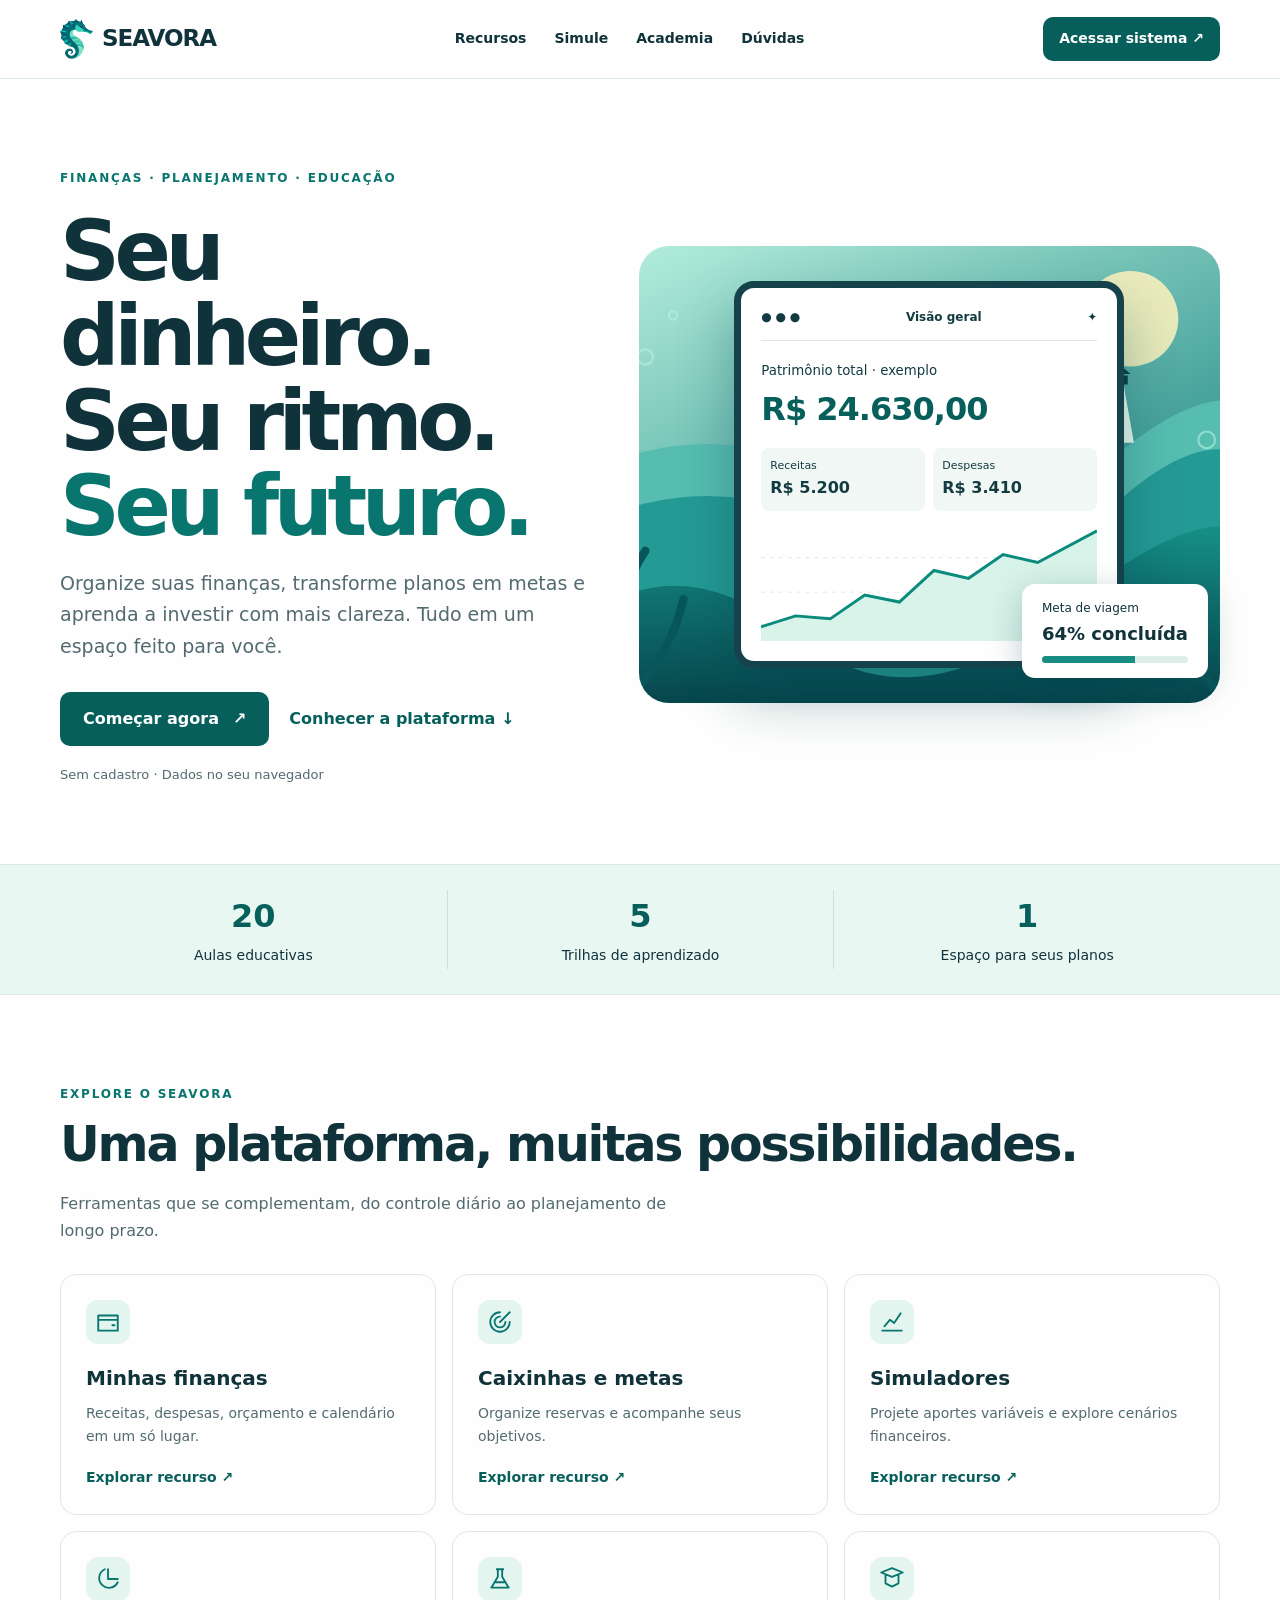
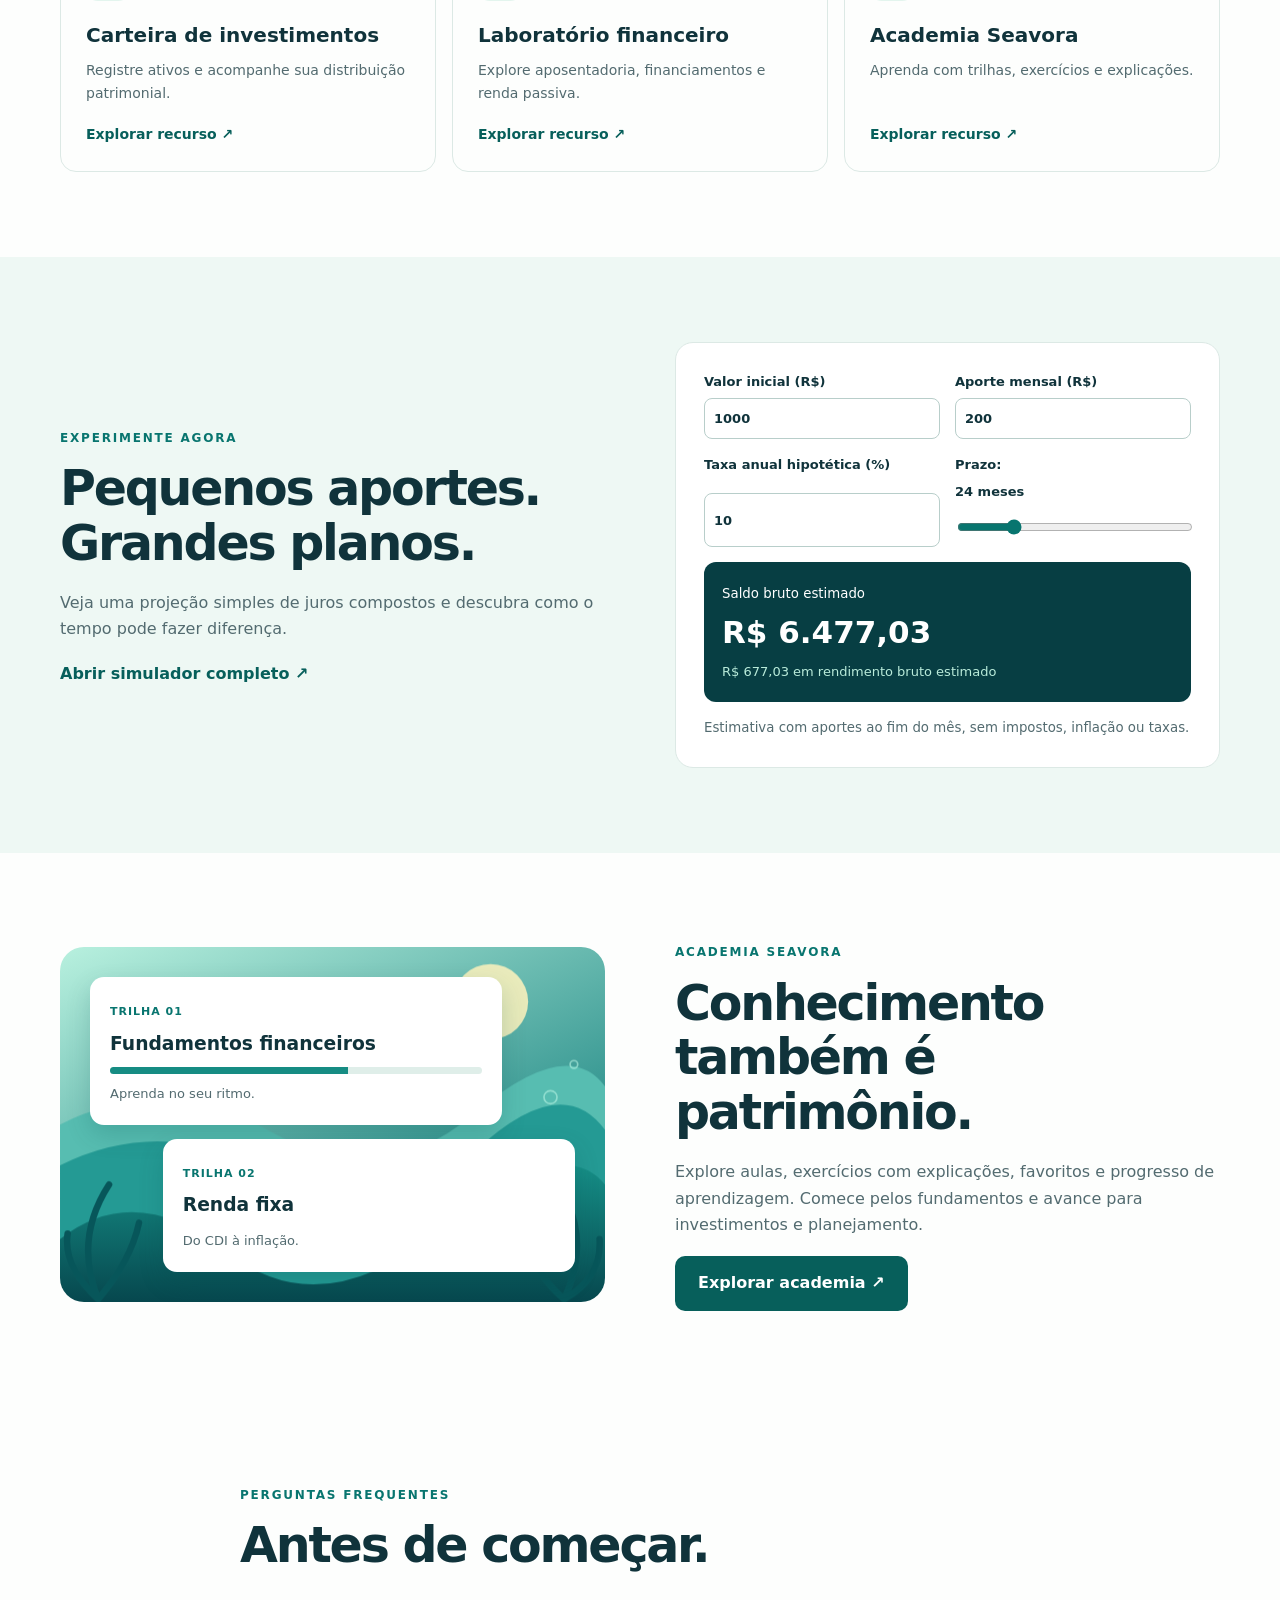
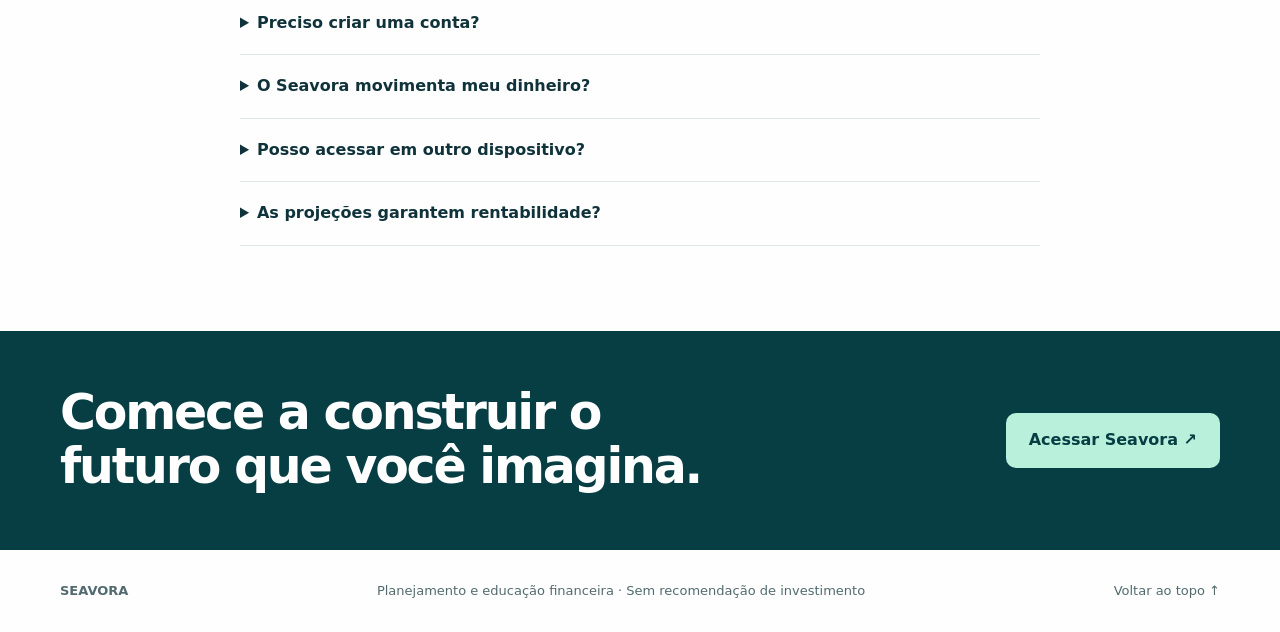
==== index.html @ 8a6ab52c "Versão de testes iniciais" ====
<!doctype html><html lang="pt-BR"><head><meta charset="utf-8"><meta name="viewport" content="width=device-width,initial-scale=1"><meta name="description" content="Organize suas finanças, simule investimentos e aprenda no seu ritmo com Seavora."><meta name="theme-color" content="#073e43"><title>Seavora — Seu futuro começa hoje</title><link rel="icon" href="assets/icon.png"><link rel="stylesheet" href="css/landing.css"><script defer src="js/landing.js"></script></head><body><a class="skip" href="#inicio">Ir ao conteúdo</a><header class="site-header"><div class="wrap nav"><a class="brand" href="#inicio"><img src="assets/icon.png" alt="">SEAVORA</a><button class="menu" aria-expanded="false" aria-controls="navlinks">Menu</button><nav id="navlinks" aria-label="Navegação"><a href="#recursos">Recursos</a><a href="#simule">Simule</a><a href="#academia">Academia</a><a href="#duvidas">Dúvidas</a></nav><a class="btn small" href="app.html">Acessar sistema ↗</a></div></header><main id="inicio"><section class="hero wrap"><div><span class="eyebrow">FINANÇAS · PLANEJAMENTO · EDUCAÇÃO</span><h1>Seu dinheiro.<br>Seu ritmo.<br><em>Seu futuro.</em></h1><p>Organize suas finanças, transforme planos em metas e aprenda a investir com mais clareza. Tudo em um espaço feito para você.</p><div class="actions"><a class="btn" href="app.html">Começar agora <span>↗</span></a><a class="secondary" href="#recursos">Conhecer a plataforma ↓</a></div><div class="trust">Sem cadastro · Dados no seu navegador</div></div><div class="hero-art" aria-label="Ilustração demonstrativa do painel financeiro"><div class="mock"><div class="mock-head"><span>● ● ●</span><b>Visão geral</b><span>✦</span></div><small>Patrimônio total · exemplo</small><strong>R$ 24.630,00</strong><div class="mock-metrics"><div>Receitas<b>R$ 5.200</b></div><div>Despesas<b>R$ 3.410</b></div></div><svg viewBox="0 0 340 120" role="img" aria-label="Gráfico ilustrativo de crescimento"><path d="M0 105H340M0 70H340M0 35H340" stroke="#dcebe7" stroke-dasharray="4 5"/><path d="M0 105L35 94 70 97 105 73 140 80 175 48 210 56 245 32 280 40 340 8V120H0Z" fill="#d8f3e9"/><path d="M0 105L35 94 70 97 105 73 140 80 175 48 210 56 245 32 280 40 340 8" stroke="#0a8b7c" stroke-width="3" fill="none"/></svg></div><div class="float"><span>Meta de viagem</span><b>64% concluída</b><div class="progress"><i></i></div></div></div></section><section class="band"><div class="wrap stats"><div><b>20</b><span>Aulas educativas</span></div><div><b>5</b><span>Trilhas de aprendizado</span></div><div><b>1</b><span>Espaço para seus planos</span></div></div></section><section class="wrap section" id="recursos"><span class="eyebrow">EXPLORE O SEAVORA</span><h2>Uma plataforma, muitas possibilidades.</h2><p class="intro">Ferramentas que se complementam, do controle diário ao planejamento de longo prazo.</p><div class="features" id="features"></div></section><section class="sim section" id="simule"><div class="wrap split"><div><span class="eyebrow">EXPERIMENTE AGORA</span><h2>Pequenos aportes. Grandes planos.</h2><p>Veja uma projeção simples de juros compostos e descubra como o tempo pode fazer diferença.</p><a class="secondary" href="app.html#simulador">Abrir simulador completo ↗</a></div><div class="calc"><label>Valor inicial (R$)<input id="initial" type="number" min="0" max="1000000000" value="1000"></label><label>Aporte mensal (R$)<input id="monthly" type="number" min="0" max="1000000000" value="200"></label><label>Taxa anual hipotética (%)<input id="rate" type="number" min="0" max="100" step="0.1" value="10"></label><label>Prazo: <output id="monthsOut">24 meses</output><input id="months" type="range" min="1" max="120" value="24"></label><div class="result" aria-live="polite"><small>Saldo bruto estimado</small><strong id="total">—</strong><span id="earnings"></span></div><small>Estimativa com aportes ao fim do mês, sem impostos, inflação ou taxas.</small></div></div></section><section class="wrap section split" id="academia"><div class="academy-art"><div class="lesson"><span>TRILHA 01</span><h3>Fundamentos financeiros</h3><div class="progress"><i></i></div><p>Aprenda no seu ritmo.</p></div><div class="lesson second"><span>TRILHA 02</span><h3>Renda fixa</h3><p>Do CDI à inflação.</p></div></div><div><span class="eyebrow">ACADEMIA SEAVORA</span><h2>Conhecimento também é patrimônio.</h2><p>Explore aulas, exercícios com explicações, favoritos e progresso de aprendizagem. Comece pelos fundamentos e avance para investimentos e planejamento.</p><a class="btn" href="app.html#educacao">Explorar academia ↗</a></div></section><section class="wrap section faq" id="duvidas"><span class="eyebrow">PERGUNTAS FREQUENTES</span><h2>Antes de começar.</h2><details><summary>Preciso criar uma conta?</summary><p>Não. Esta versão funciona sem cadastro e salva seus dados no navegador.</p></details><details><summary>O Seavora movimenta meu dinheiro?</summary><p>Não. É uma ferramenta de organização, simulação e educação. Não realiza transações nem conecta contas bancárias.</p></details><details><summary>Posso acessar em outro dispositivo?</summary><p>Sim, mas os dados locais não são sincronizados automaticamente. Utilize os recursos de backup disponíveis antes de trocar de navegador.</p></details><details><summary>As projeções garantem rentabilidade?</summary><p>Não. São estimativas baseadas nas hipóteses informadas e não constituem recomendação de investimento.</p></details></section><section class="closing"><div class="wrap"><h2>Comece a construir o futuro que você imagina.</h2><a class="btn" href="app.html">Acessar Seavora ↗</a></div></section></main><footer class="wrap footer"><b>SEAVORA</b><span>Planejamento e educação financeira · Sem recomendação de investimento</span><a href="#inicio">Voltar ao topo ↑</a></footer></body></html>
---- css/landing.css ----
:root{color-scheme:light;--ink:#10333b;--teal:#08756f;--mint:#d9f4ea;--muted:#536b70;--line:#dce9e5}*{box-sizing:border-box}html{scroll-behavior:smooth;scroll-padding-top:95px}body{margin:0;background:#fdfefd;color:var(--ink);font:16px/1.65 system-ui,-apple-system,BlinkMacSystemFont,'Segoe UI',sans-serif}a{color:inherit;text-decoration:none}button,input{font:inherit}button,a,input,summary{outline-offset:5px}a:focus-visible,button:focus-visible,input:focus-visible,summary:focus-visible{outline:3px solid #168c83}.wrap{width:min(1160px,calc(100% - 48px));margin:auto}.site-header{position:sticky;top:0;z-index:10;background:#fdfefdF5;border-bottom:1px solid var(--line);backdrop-filter:blur(12px)}.nav{height:78px;display:flex;align-items:center;justify-content:space-between;gap:24px}.brand{display:flex;align-items:center;font-size:23px;font-weight:850;letter-spacing:-1px;gap:9px}.brand img{width:33px;height:43px;object-fit:contain}.nav nav{display:flex;gap:28px;font-size:14px;font-weight:600}.nav nav a:hover,.secondary:hover{color:var(--teal);text-decoration:underline}.btn{display:inline-flex;align-items:center;justify-content:center;gap:14px;background:#075f5b;color:white;padding:14px 23px;border-radius:10px;font-weight:700;transition:transform .2s,background .2s}.btn:hover{background:#073e43;transform:translateY(-2px)}.small{font-size:14px;padding:10px 16px}.menu{display:none}.hero{display:grid;grid-template-columns:1fr 1.1fr;gap:50px;align-items:center;padding:85px 0 78px}.eyebrow{font-size:12px;letter-spacing:1.8px;font-weight:800;color:#08756f}h1,h2,h3,p{margin:0 0 18px}h1{font-size:clamp(48px,6.5vw,88px);line-height:1.02;letter-spacing:-.065em;margin-top:20px}h1 em{color:var(--teal);font-style:normal}h2{font-size:clamp(30px,4vw,49px);line-height:1.12;letter-spacing:-.045em;margin-top:12px}p{color:var(--muted);max-width:60ch}.hero p{font-size:19px}.actions{display:flex;align-items:center;gap:20px;flex-wrap:wrap;margin:30px 0 18px}.secondary{font-weight:700;color:#075f5b}.trust{font-size:13px;color:var(--muted)}.hero-art{min-height:440px;background:url('../assets/ocean.svg') center/cover;border-radius:30px;display:flex;align-items:center;justify-content:center;position:relative;padding:35px}.mock{width:min(390px,100%);background:#fff;border:7px solid #16434b;border-radius:20px;box-shadow:0 28px 55px #003e4b55;padding:20px;color:#133c42}.mock-head{display:flex;justify-content:space-between;gap:10px;border-bottom:1px solid var(--line);padding-bottom:12px;margin-bottom:16px;font-size:12px}.mock>strong{display:block;font-size:32px;letter-spacing:-1px;color:#075f5b}.mock-metrics{display:grid;grid-template-columns:1fr 1fr;gap:8px;margin:12px 0}.mock-metrics div{padding:9px;background:#f1f7f5;border-radius:8px;font-size:11px}.mock-metrics b{display:block;font-size:16px}.mock svg{width:100%;display:block}.float{position:absolute;right:12px;bottom:25px;background:white;padding:15px 20px;border-radius:13px;box-shadow:0 10px 35px #003e4b44;font-size:12px}.float b{display:block;font-size:18px}.progress{height:7px;background:#dfeee9;border-radius:8px;overflow:hidden;margin-top:8px}.progress i{display:block;width:64%;height:100%;background:#168c83}.band{background:#e9f7f2;border-block:1px solid var(--line)}.stats{display:grid;grid-template-columns:repeat(3,1fr);padding:25px 0;text-align:center}.stats div+div{border-left:1px solid #c6e3db}.stats b{font-size:32px;display:block;color:#075f5b}.stats span{font-size:14px}.section{padding:85px 0}.intro{margin-bottom:30px}.features{display:grid;grid-template-columns:repeat(3,1fr);gap:16px}.feature{border:1px solid var(--line);border-radius:16px;padding:25px;display:flex;flex-direction:column;align-items:flex-start;transition:transform .2s,border .2s}.feature:hover{transform:translateY(-3px);border-color:#65b7a8}.feature svg{width:44px;height:44px;background:#e3f5ee;padding:9px;border-radius:12px;color:#08756f;margin-bottom:18px}.feature h3{font-size:20px;margin-bottom:7px}.feature p{font-size:14px;flex:1}.feature a{font-weight:700;font-size:14px;color:#075f5b}.sim{background:#eef8f4}.split{display:grid;grid-template-columns:1fr 1fr;gap:70px;align-items:center}.calc{background:white;padding:28px;border:1px solid var(--line);border-radius:18px;display:grid;grid-template-columns:1fr 1fr;gap:15px}.calc label{display:grid;gap:5px;font-weight:650;font-size:13px}.calc input{width:100%;min-width:0;border:1px solid #b8ceca;border-radius:8px;padding:9px;background:white;color:var(--ink);accent-color:#08756f}.result,.calc>small{grid-column:1/-1}.result{background:#073e43;color:white;border-radius:12px;padding:18px}.result strong{display:block;font-size:31px;overflow-wrap:anywhere}.result span{font-size:13px;color:#b9ebda}.calc>small{color:var(--muted)}.academy-art{min-height:315px;background:url('../assets/ocean.svg') center/cover;border-radius:24px;padding:30px;display:grid;align-content:center;gap:14px}.lesson{background:white;border-radius:14px;padding:20px;width:85%;box-shadow:0 10px 24px #004b4930}.lesson.second{margin-left:auto}.lesson span{font-size:11px;color:var(--teal);font-weight:800;letter-spacing:1px}.lesson h3{margin:5px 0}.lesson p{font-size:13px;margin:9px 0 0}.faq{max-width:800px}.faq details{border-bottom:1px solid var(--line);padding:18px 0}.faq summary{cursor:pointer;font-weight:700}.faq details p{margin:12px 0 0}.closing{background:#073e43;color:white;padding:55px 0}.closing .wrap{display:flex;align-items:center;justify-content:space-between;gap:28px}.closing h2{max-width:680px;margin:0}.closing .btn{background:#b9f0dc;color:#073e43;white-space:nowrap}.footer{display:flex;justify-content:space-between;gap:20px;align-items:center;padding:30px 0;font-size:13px;color:var(--muted)}.skip{position:absolute;left:-9999px}.skip:focus{left:10px;top:10px;z-index:99;background:white;padding:10px}@media(max-width:850px){.hero,.split{grid-template-columns:1fr;gap:30px}.hero{padding:55px 0}.features{grid-template-columns:repeat(2,1fr)}.menu{display:block;border:1px solid var(--line);background:white;border-radius:8px;padding:7px 10px;margin-left:auto}.nav nav{display:none;position:absolute;top:78px;left:0;right:0;background:white;padding:22px 24px;border-bottom:1px solid var(--line)}.nav nav.open{display:grid}.nav{gap:10px}.section{padding:55px 0}}@media(max-width:490px){.wrap{width:calc(100% - 32px)}.brand{font-size:17px;gap:4px}.brand img{width:24px;height:33px}.small{font-size:11px;padding:9px}.menu{font-size:12px}.hero-art{min-height:330px;padding:18px}.mock{padding:13px}.mock>strong{font-size:24px}.float{bottom:10px;right:8px;padding:8px 12px}.features{grid-template-columns:1fr}.stats span{font-size:11px}.stats b{font-size:25px}.calc{padding:16px}.closing .wrap,.footer{flex-direction:column;align-items:flex-start}.academy-art{padding:15px}}@media(prefers-reduced-motion:reduce){html{scroll-behavior:auto}*,*::before,*::after{transition:none!important}}
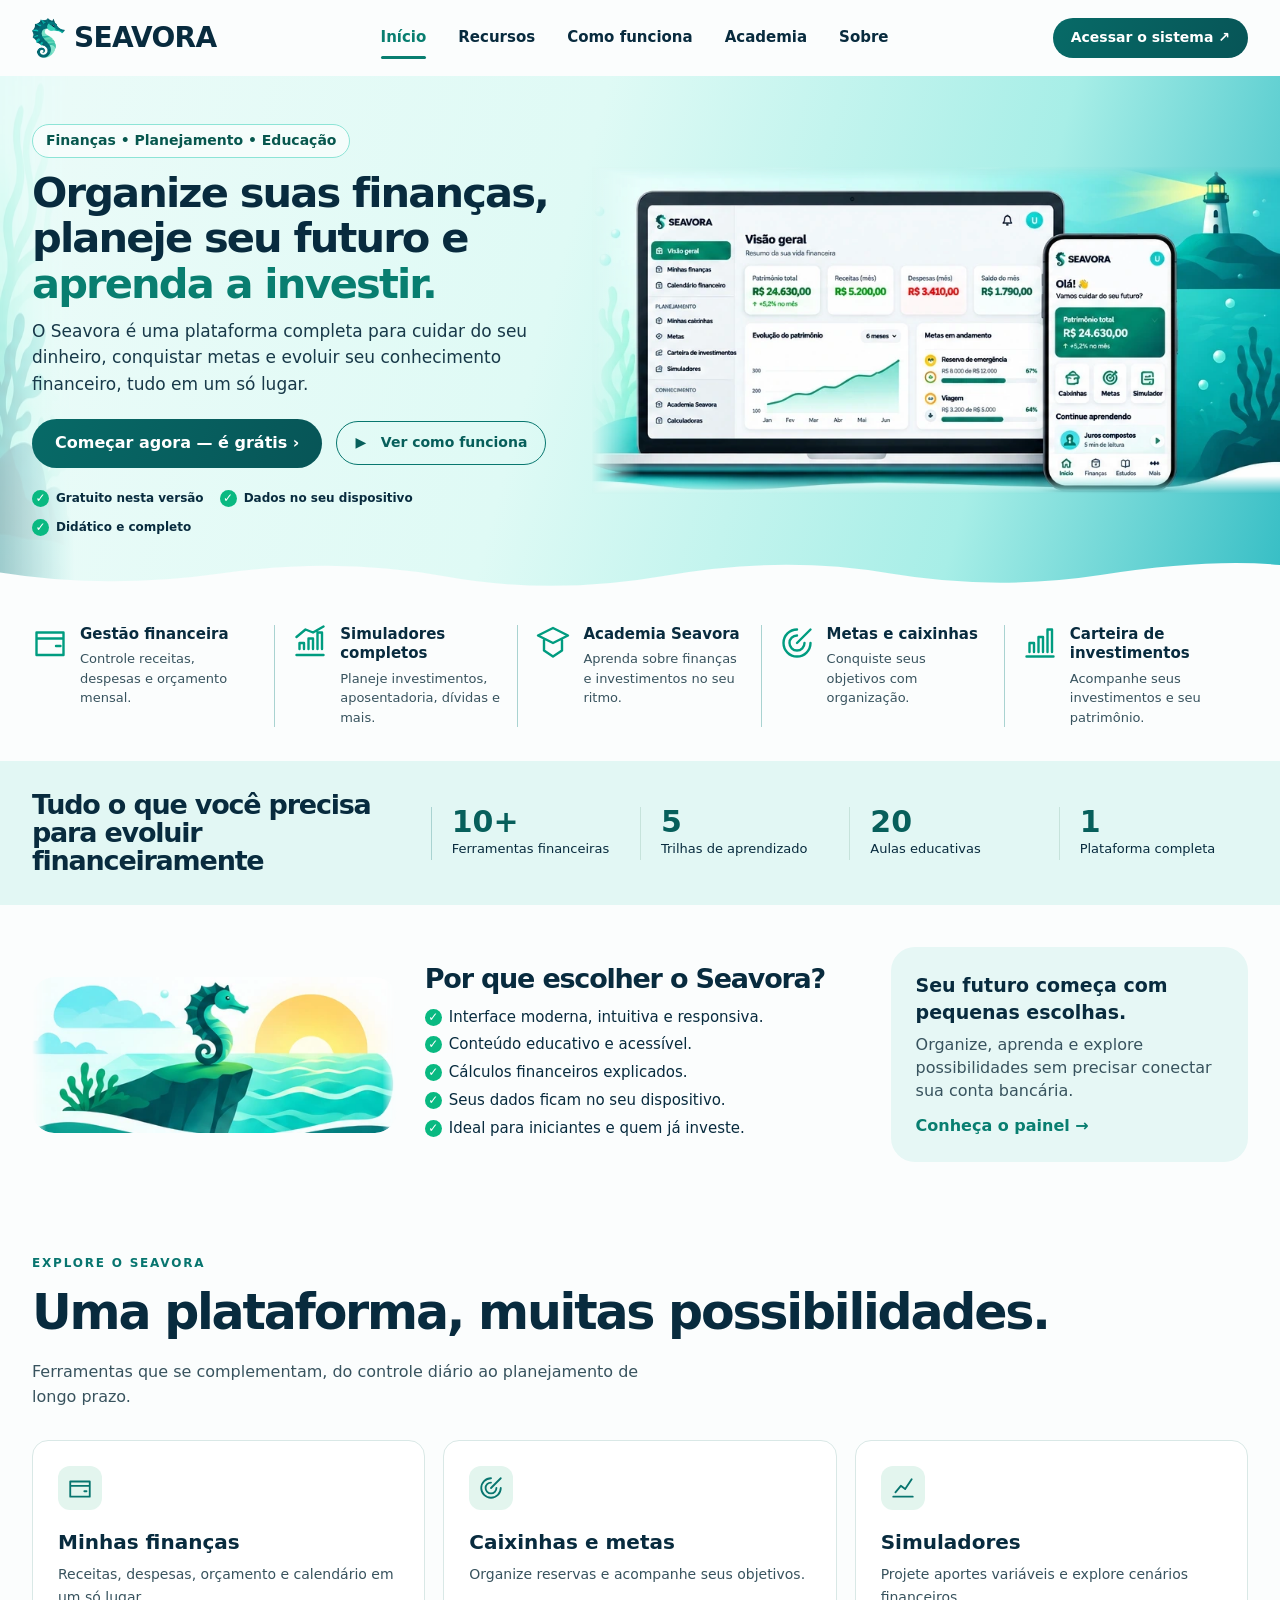
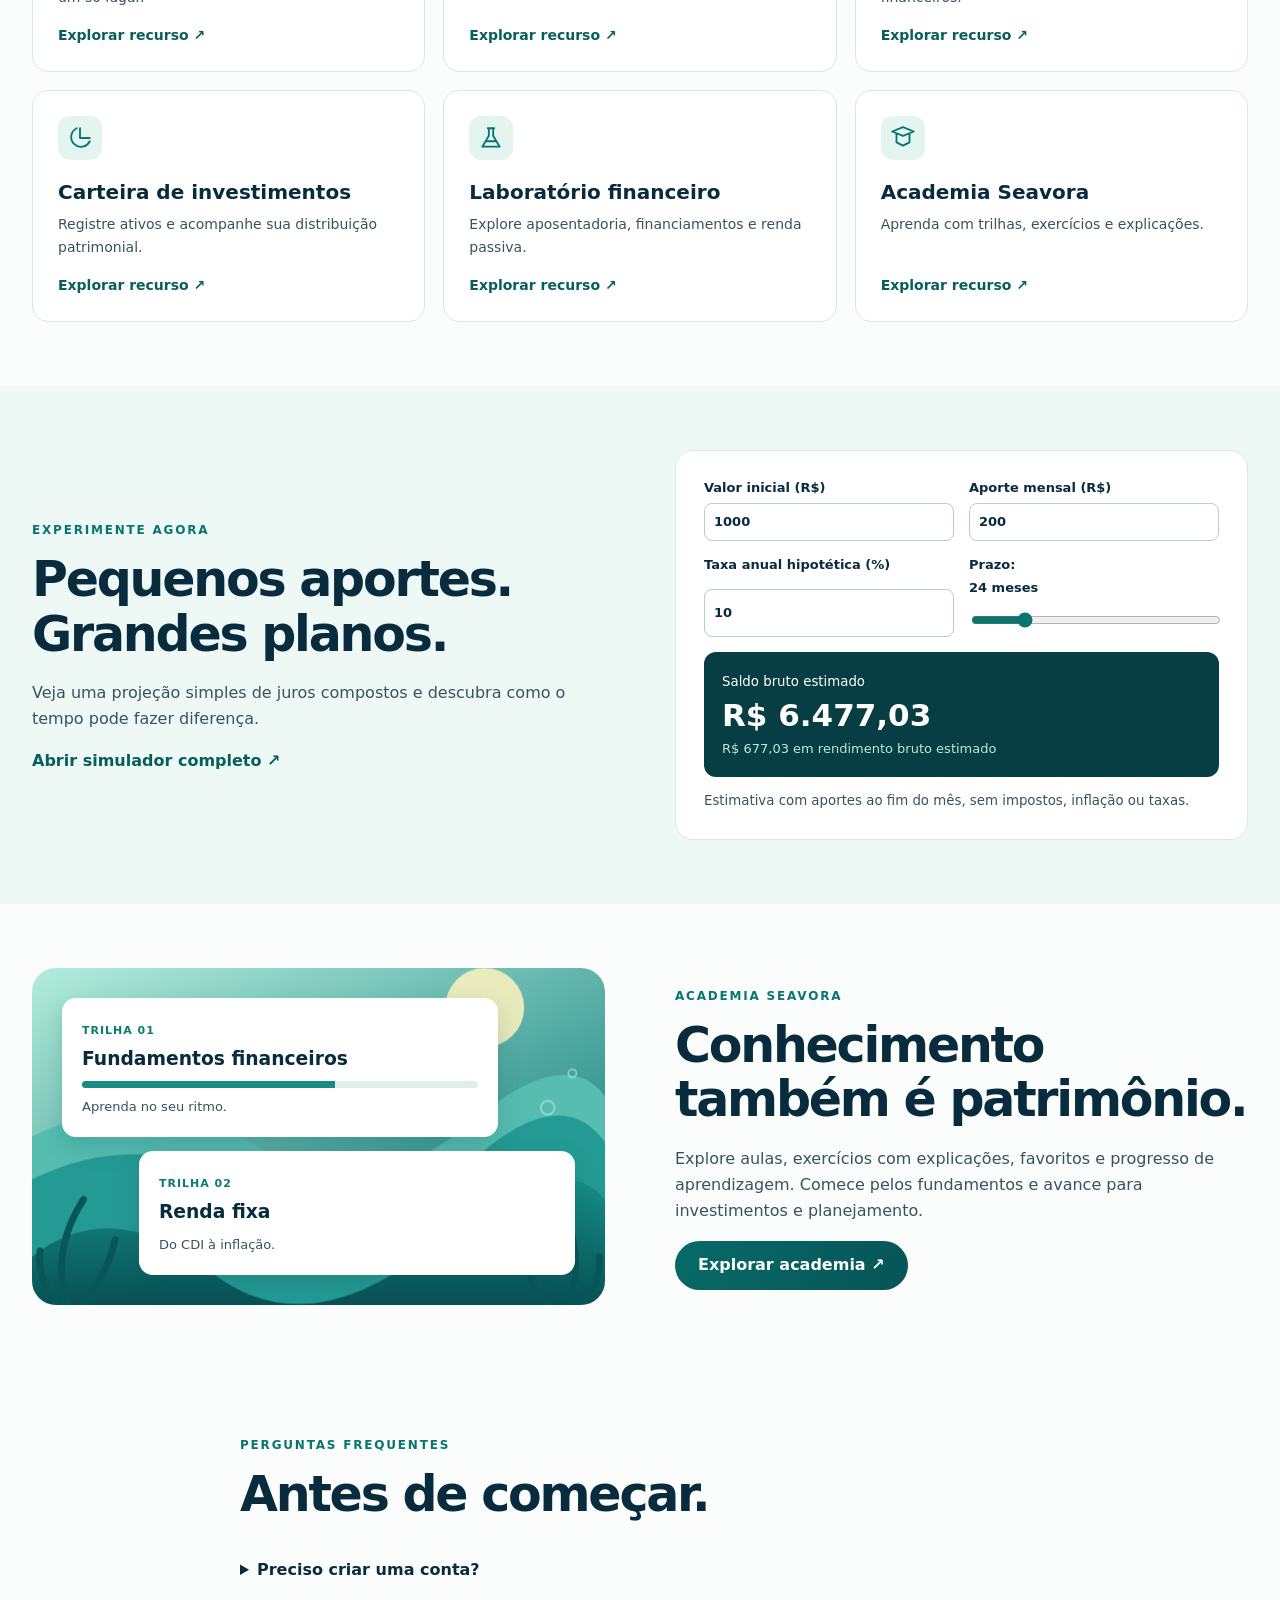
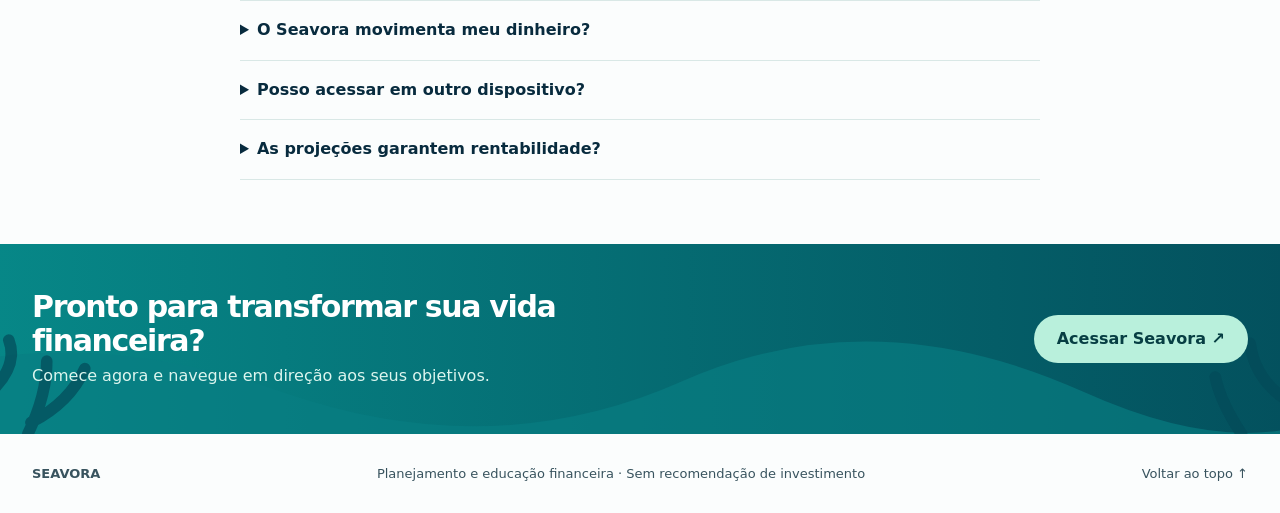
==== commit a84f61c0: "Atualização geral de estilização" ====
--- a/index.html
+++ b/index.html
@@ -1 +1 @@
-<!doctype html><html lang="pt-BR"><head><meta charset="utf-8"><meta name="viewport" content="width=device-width,initial-scale=1"><meta name="description" content="Organize suas finanças, simule investimentos e aprenda no seu ritmo com Seavora."><meta name="theme-color" content="#073e43"><title>Seavora — Seu futuro começa hoje</title><link rel="icon" href="assets/icon.png"><link rel="stylesheet" href="css/landing.css"><script defer src="js/landing.js"></script></head><body><a class="skip" href="#inicio">Ir ao conteúdo</a><header class="site-header"><div class="wrap nav"><a class="brand" href="#inicio"><img src="assets/icon.png" alt="">SEAVORA</a><button class="menu" aria-expanded="false" aria-controls="navlinks">Menu</button><nav id="navlinks" aria-label="Navegação"><a href="#recursos">Recursos</a><a href="#simule">Simule</a><a href="#academia">Academia</a><a href="#duvidas">Dúvidas</a></nav><a class="btn small" href="app.html">Acessar sistema ↗</a></div></header><main id="inicio"><section class="hero wrap"><div><span class="eyebrow">FINANÇAS · PLANEJAMENTO · EDUCAÇÃO</span><h1>Seu dinheiro.<br>Seu ritmo.<br><em>Seu futuro.</em></h1><p>Organize suas finanças, transforme planos em metas e aprenda a investir com mais clareza. Tudo em um espaço feito para você.</p><div class="actions"><a class="btn" href="app.html">Começar agora <span>↗</span></a><a class="secondary" href="#recursos">Conhecer a plataforma ↓</a></div><div class="trust">Sem cadastro · Dados no seu navegador</div></div><div class="hero-art" aria-label="Ilustração demonstrativa do painel financeiro"><div class="mock"><div class="mock-head"><span>● ● ●</span><b>Visão geral</b><span>✦</span></div><small>Patrimônio total · exemplo</small><strong>R$ 24.630,00</strong><div class="mock-metrics"><div>Receitas<b>R$ 5.200</b></div><div>Despesas<b>R$ 3.410</b></div></div><svg viewBox="0 0 340 120" role="img" aria-label="Gráfico ilustrativo de crescimento"><path d="M0 105H340M0 70H340M0 35H340" stroke="#dcebe7" stroke-dasharray="4 5"/><path d="M0 105L35 94 70 97 105 73 140 80 175 48 210 56 245 32 280 40 340 8V120H0Z" fill="#d8f3e9"/><path d="M0 105L35 94 70 97 105 73 140 80 175 48 210 56 245 32 280 40 340 8" stroke="#0a8b7c" stroke-width="3" fill="none"/></svg></div><div class="float"><span>Meta de viagem</span><b>64% concluída</b><div class="progress"><i></i></div></div></div></section><section class="band"><div class="wrap stats"><div><b>20</b><span>Aulas educativas</span></div><div><b>5</b><span>Trilhas de aprendizado</span></div><div><b>1</b><span>Espaço para seus planos</span></div></div></section><section class="wrap section" id="recursos"><span class="eyebrow">EXPLORE O SEAVORA</span><h2>Uma plataforma, muitas possibilidades.</h2><p class="intro">Ferramentas que se complementam, do controle diário ao planejamento de longo prazo.</p><div class="features" id="features"></div></section><section class="sim section" id="simule"><div class="wrap split"><div><span class="eyebrow">EXPERIMENTE AGORA</span><h2>Pequenos aportes. Grandes planos.</h2><p>Veja uma projeção simples de juros compostos e descubra como o tempo pode fazer diferença.</p><a class="secondary" href="app.html#simulador">Abrir simulador completo ↗</a></div><div class="calc"><label>Valor inicial (R$)<input id="initial" type="number" min="0" max="1000000000" value="1000"></label><label>Aporte mensal (R$)<input id="monthly" type="number" min="0" max="1000000000" value="200"></label><label>Taxa anual hipotética (%)<input id="rate" type="number" min="0" max="100" step="0.1" value="10"></label><label>Prazo: <output id="monthsOut">24 meses</output><input id="months" type="range" min="1" max="120" value="24"></label><div class="result" aria-live="polite"><small>Saldo bruto estimado</small><strong id="total">—</strong><span id="earnings"></span></div><small>Estimativa com aportes ao fim do mês, sem impostos, inflação ou taxas.</small></div></div></section><section class="wrap section split" id="academia"><div class="academy-art"><div class="lesson"><span>TRILHA 01</span><h3>Fundamentos financeiros</h3><div class="progress"><i></i></div><p>Aprenda no seu ritmo.</p></div><div class="lesson second"><span>TRILHA 02</span><h3>Renda fixa</h3><p>Do CDI à inflação.</p></div></div><div><span class="eyebrow">ACADEMIA SEAVORA</span><h2>Conhecimento também é patrimônio.</h2><p>Explore aulas, exercícios com explicações, favoritos e progresso de aprendizagem. Comece pelos fundamentos e avance para investimentos e planejamento.</p><a class="btn" href="app.html#educacao">Explorar academia ↗</a></div></section><section class="wrap section faq" id="duvidas"><span class="eyebrow">PERGUNTAS FREQUENTES</span><h2>Antes de começar.</h2><details><summary>Preciso criar uma conta?</summary><p>Não. Esta versão funciona sem cadastro e salva seus dados no navegador.</p></details><details><summary>O Seavora movimenta meu dinheiro?</summary><p>Não. É uma ferramenta de organização, simulação e educação. Não realiza transações nem conecta contas bancárias.</p></details><details><summary>Posso acessar em outro dispositivo?</summary><p>Sim, mas os dados locais não são sincronizados automaticamente. Utilize os recursos de backup disponíveis antes de trocar de navegador.</p></details><details><summary>As projeções garantem rentabilidade?</summary><p>Não. São estimativas baseadas nas hipóteses informadas e não constituem recomendação de investimento.</p></details></section><section class="closing"><div class="wrap"><h2>Comece a construir o futuro que você imagina.</h2><a class="btn" href="app.html">Acessar Seavora ↗</a></div></section></main><footer class="wrap footer"><b>SEAVORA</b><span>Planejamento e educação financeira · Sem recomendação de investimento</span><a href="#inicio">Voltar ao topo ↑</a></footer></body></html>
+<!doctype html><html lang="pt-BR"><head><meta charset="utf-8"><meta name="viewport" content="width=device-width,initial-scale=1"><meta name="description" content="Organize suas finanças, simule investimentos e aprenda no seu ritmo com Seavora."><meta name="theme-color" content="#073e43"><title>Seavora — Seu futuro começa hoje</title><link rel="icon" href="assets/icon.png"><link rel="stylesheet" href="css/landing.css"><script defer src="js/landing.js"></script></head><body><a class="skip" href="#inicio">Ir ao conteúdo</a><header class="site-header"><div class="wrap nav"><a class="brand" href="#inicio"><img src="assets/icon.png" alt="">SEAVORA</a><button class="menu" aria-expanded="false" aria-controls="navlinks">Menu</button><nav id="navlinks" aria-label="Navegação"><a href="#inicio" class="active">Início</a><a href="#recursos">Recursos</a><a href="#simule">Como funciona</a><a href="#academia">Academia</a><a href="#sobre">Sobre</a></nav><div class="nav-actions"><a class="btn small" href="app.html">Acessar o sistema ↗</a></div></div></header><main id="inicio"><section class="hero-shell"><div class="wrap hero"><div class="hero-copy"><span class="eyebrow pill">Finanças • Planejamento • Educação</span><h1>Organize suas finanças,<br>planeje seu futuro e<br><em>aprenda a investir.</em></h1><p>O Seavora é uma plataforma completa para cuidar do seu dinheiro, conquistar metas e evoluir seu conhecimento financeiro, tudo em um só lugar.</p><div class="actions"><a class="btn" href="app.html">Começar agora — é grátis ›</a><a class="secondary outline" href="#simule">▶ &nbsp; Ver como funciona</a></div><div class="trust"><span>Gratuito nesta versão</span><span>Dados no seu dispositivo</span><span>Didático e completo</span></div></div><div class="hero-art"><img src="assets/hero-device.webp" alt="Mockup ilustrativo do painel Seavora em notebook e celular, com gráficos, metas e valores fictícios" width="908" height="414" fetchpriority="high"></div></div></section><section class="quick wrap" aria-label="Principais recursos"><a href="app.html#financas"><svg viewBox="0 0 24 24" fill="none" stroke="currentColor" stroke-width="1.6" stroke-linecap="round" stroke-linejoin="round" aria-hidden="true"><path d="M3 5h18v15H3z M3 9h18 M16 14h3"/></svg><div><h3>Gestão financeira</h3><p>Controle receitas, despesas e orçamento mensal.</p></div></a><a href="app.html#simulador"><svg viewBox="0 0 24 24" fill="none" stroke="currentColor" stroke-width="1.6" stroke-linecap="round" stroke-linejoin="round" aria-hidden="true"><path d="M3 20h18 M5 16v-4h3v4 M11 16V9h3v7 M17 16V5h3v11 M3 8l6-5 5 2 7-4"/></svg><div><h3>Simuladores completos</h3><p>Planeje investimentos, aposentadoria, dívidas e mais.</p></div></a><a href="app.html#educacao"><svg viewBox="0 0 24 24" fill="none" stroke="currentColor" stroke-width="1.6" stroke-linecap="round" stroke-linejoin="round" aria-hidden="true"><path d="M2 7l10-5 10 5-10 5z M6 10v7l6 4 6-4v-7"/></svg><div><h3>Academia Seavora</h3><p>Aprenda sobre finanças e investimentos no seu ritmo.</p></div></a><a href="app.html#caixinhas"><svg viewBox="0 0 24 24" fill="none" stroke="currentColor" stroke-width="1.6" stroke-linecap="round" stroke-linejoin="round" aria-hidden="true"><path d="M12 3a9 9 0 1 0 9 9 M12 7a5 5 0 1 0 5 5 M12 12l9-9"/></svg><div><h3>Metas e caixinhas</h3><p>Conquiste seus objetivos com organização.</p></div></a><a href="app.html#carteira"><svg viewBox="0 0 24 24" fill="none" stroke="currentColor" stroke-width="1.6" stroke-linecap="round" stroke-linejoin="round" aria-hidden="true"><path d="M3 21h18 M5 18v-6h3v6 M11 18V8h3v10 M17 18V3h3v15"/></svg><div><h3>Carteira de investimentos</h3><p>Acompanhe seus investimentos e seu patrimônio.</p></div></a></section><section class="band"><div class="wrap stats"><h2>Tudo o que você precisa<br>para evoluir financeiramente</h2><div><b>10+</b><span>Ferramentas financeiras</span></div><div><b>5</b><span>Trilhas de aprendizado</span></div><div><b>20</b><span>Aulas educativas</span></div><div><b>1</b><span>Plataforma completa</span></div></div></section><section class="why wrap" id="sobre"><img src="assets/ocean-story.webp" alt="Ilustração de cavalo-marinho, ondas e nascer do sol" width="460" height="197"><div><h2>Por que escolher o Seavora?</h2><ul><li>Interface moderna, intuitiva e responsiva.</li><li>Conteúdo educativo e acessível.</li><li>Cálculos financeiros explicados.</li><li>Seus dados ficam no seu dispositivo.</li><li>Ideal para iniciantes e quem já investe.</li></ul></div><aside><h3>Seu futuro começa com pequenas escolhas.</h3><p>Organize, aprenda e explore possibilidades sem precisar conectar sua conta bancária.</p><a href="app.html">Conheça o painel →</a></aside></section><section class="wrap section" id="recursos"><span class="eyebrow">EXPLORE O SEAVORA</span><h2>Uma plataforma, muitas possibilidades.</h2><p class="intro">Ferramentas que se complementam, do controle diário ao planejamento de longo prazo.</p><div class="features" id="features"></div></section><section class="sim section" id="simule"><div class="wrap split"><div><span class="eyebrow">EXPERIMENTE AGORA</span><h2>Pequenos aportes. Grandes planos.</h2><p>Veja uma projeção simples de juros compostos e descubra como o tempo pode fazer diferença.</p><a class="secondary" href="app.html#simulador">Abrir simulador completo ↗</a></div><div class="calc"><label>Valor inicial (R$)<input id="initial" type="number" min="0" max="1000000000" value="1000"></label><label>Aporte mensal (R$)<input id="monthly" type="number" min="0" max="1000000000" value="200"></label><label>Taxa anual hipotética (%)<input id="rate" type="number" min="0" max="100" step="0.1" value="10"></label><label>Prazo: <output id="monthsOut">24 meses</output><input id="months" type="range" min="1" max="120" value="24"></label><div class="result" aria-live="polite"><small>Saldo bruto estimado</small><strong id="total">—</strong><span id="earnings"></span></div><small>Estimativa com aportes ao fim do mês, sem impostos, inflação ou taxas.</small></div></div></section><section class="wrap section split" id="academia"><div class="academy-art"><div class="lesson"><span>TRILHA 01</span><h3>Fundamentos financeiros</h3><div class="progress"><i></i></div><p>Aprenda no seu ritmo.</p></div><div class="lesson second"><span>TRILHA 02</span><h3>Renda fixa</h3><p>Do CDI à inflação.</p></div></div><div><span class="eyebrow">ACADEMIA SEAVORA</span><h2>Conhecimento também é patrimônio.</h2><p>Explore aulas, exercícios com explicações, favoritos e progresso de aprendizagem. Comece pelos fundamentos e avance para investimentos e planejamento.</p><a class="btn" href="app.html#educacao">Explorar academia ↗</a></div></section><section class="wrap section faq" id="duvidas"><span class="eyebrow">PERGUNTAS FREQUENTES</span><h2>Antes de começar.</h2><details><summary>Preciso criar uma conta?</summary><p>Não. Esta versão funciona sem cadastro e salva seus dados no navegador.</p></details><details><summary>O Seavora movimenta meu dinheiro?</summary><p>Não. É uma ferramenta de organização, simulação e educação. Não realiza transações nem conecta contas bancárias.</p></details><details><summary>Posso acessar em outro dispositivo?</summary><p>Sim, mas os dados locais não são sincronizados automaticamente. Utilize os recursos de backup disponíveis antes de trocar de navegador.</p></details><details><summary>As projeções garantem rentabilidade?</summary><p>Não. São estimativas baseadas nas hipóteses informadas e não constituem recomendação de investimento.</p></details></section><section class="closing"><div class="wrap"><div><h2>Pronto para transformar sua vida financeira?</h2><p>Comece agora e navegue em direção aos seus objetivos.</p></div><a class="btn" href="app.html">Acessar Seavora ↗</a></div></section></main><footer class="wrap footer"><b>SEAVORA</b><span>Planejamento e educação financeira · Sem recomendação de investimento</span><a href="#inicio">Voltar ao topo ↑</a></footer></body></html>
--- a/css/landing.css
+++ b/css/landing.css
@@ -1 +1,6 @@
 :root{color-scheme:light;--ink:#10333b;--teal:#08756f;--mint:#d9f4ea;--muted:#536b70;--line:#dce9e5}*{box-sizing:border-box}html{scroll-behavior:smooth;scroll-padding-top:95px}body{margin:0;background:#fdfefd;color:var(--ink);font:16px/1.65 system-ui,-apple-system,BlinkMacSystemFont,'Segoe UI',sans-serif}a{color:inherit;text-decoration:none}button,input{font:inherit}button,a,input,summary{outline-offset:5px}a:focus-visible,button:focus-visible,input:focus-visible,summary:focus-visible{outline:3px solid #168c83}.wrap{width:min(1160px,calc(100% - 48px));margin:auto}.site-header{position:sticky;top:0;z-index:10;background:#fdfefdF5;border-bottom:1px solid var(--line);backdrop-filter:blur(12px)}.nav{height:78px;display:flex;align-items:center;justify-content:space-between;gap:24px}.brand{display:flex;align-items:center;font-size:23px;font-weight:850;letter-spacing:-1px;gap:9px}.brand img{width:33px;height:43px;object-fit:contain}.nav nav{display:flex;gap:28px;font-size:14px;font-weight:600}.nav nav a:hover,.secondary:hover{color:var(--teal);text-decoration:underline}.btn{display:inline-flex;align-items:center;justify-content:center;gap:14px;background:#075f5b;color:white;padding:14px 23px;border-radius:10px;font-weight:700;transition:transform .2s,background .2s}.btn:hover{background:#073e43;transform:translateY(-2px)}.small{font-size:14px;padding:10px 16px}.menu{display:none}.hero{display:grid;grid-template-columns:1fr 1.1fr;gap:50px;align-items:center;padding:85px 0 78px}.eyebrow{font-size:12px;letter-spacing:1.8px;font-weight:800;color:#08756f}h1,h2,h3,p{margin:0 0 18px}h1{font-size:clamp(48px,6.5vw,88px);line-height:1.02;letter-spacing:-.065em;margin-top:20px}h1 em{color:var(--teal);font-style:normal}h2{font-size:clamp(30px,4vw,49px);line-height:1.12;letter-spacing:-.045em;margin-top:12px}p{color:var(--muted);max-width:60ch}.hero p{font-size:19px}.actions{display:flex;align-items:center;gap:20px;flex-wrap:wrap;margin:30px 0 18px}.secondary{font-weight:700;color:#075f5b}.trust{font-size:13px;color:var(--muted)}.hero-art{min-height:440px;background:url('../assets/ocean.svg') center/cover;border-radius:30px;display:flex;align-items:center;justify-content:center;position:relative;padding:35px}.mock{width:min(390px,100%);background:#fff;border:7px solid #16434b;border-radius:20px;box-shadow:0 28px 55px #003e4b55;padding:20px;color:#133c42}.mock-head{display:flex;justify-content:space-between;gap:10px;border-bottom:1px solid var(--line);padding-bottom:12px;margin-bottom:16px;font-size:12px}.mock>strong{display:block;font-size:32px;letter-spacing:-1px;color:#075f5b}.mock-metrics{display:grid;grid-template-columns:1fr 1fr;gap:8px;margin:12px 0}.mock-metrics div{padding:9px;background:#f1f7f5;border-radius:8px;font-size:11px}.mock-metrics b{display:block;font-size:16px}.mock svg{width:100%;display:block}.float{position:absolute;right:12px;bottom:25px;background:white;padding:15px 20px;border-radius:13px;box-shadow:0 10px 35px #003e4b44;font-size:12px}.float b{display:block;font-size:18px}.progress{height:7px;background:#dfeee9;border-radius:8px;overflow:hidden;margin-top:8px}.progress i{display:block;width:64%;height:100%;background:#168c83}.band{background:#e9f7f2;border-block:1px solid var(--line)}.stats{display:grid;grid-template-columns:repeat(3,1fr);padding:25px 0;text-align:center}.stats div+div{border-left:1px solid #c6e3db}.stats b{font-size:32px;display:block;color:#075f5b}.stats span{font-size:14px}.section{padding:85px 0}.intro{margin-bottom:30px}.features{display:grid;grid-template-columns:repeat(3,1fr);gap:16px}.feature{border:1px solid var(--line);border-radius:16px;padding:25px;display:flex;flex-direction:column;align-items:flex-start;transition:transform .2s,border .2s}.feature:hover{transform:translateY(-3px);border-color:#65b7a8}.feature svg{width:44px;height:44px;background:#e3f5ee;padding:9px;border-radius:12px;color:#08756f;margin-bottom:18px}.feature h3{font-size:20px;margin-bottom:7px}.feature p{font-size:14px;flex:1}.feature a{font-weight:700;font-size:14px;color:#075f5b}.sim{background:#eef8f4}.split{display:grid;grid-template-columns:1fr 1fr;gap:70px;align-items:center}.calc{background:white;padding:28px;border:1px solid var(--line);border-radius:18px;display:grid;grid-template-columns:1fr 1fr;gap:15px}.calc label{display:grid;gap:5px;font-weight:650;font-size:13px}.calc input{width:100%;min-width:0;border:1px solid #b8ceca;border-radius:8px;padding:9px;background:white;color:var(--ink);accent-color:#08756f}.result,.calc>small{grid-column:1/-1}.result{background:#073e43;color:white;border-radius:12px;padding:18px}.result strong{display:block;font-size:31px;overflow-wrap:anywhere}.result span{font-size:13px;color:#b9ebda}.calc>small{color:var(--muted)}.academy-art{min-height:315px;background:url('../assets/ocean.svg') center/cover;border-radius:24px;padding:30px;display:grid;align-content:center;gap:14px}.lesson{background:white;border-radius:14px;padding:20px;width:85%;box-shadow:0 10px 24px #004b4930}.lesson.second{margin-left:auto}.lesson span{font-size:11px;color:var(--teal);font-weight:800;letter-spacing:1px}.lesson h3{margin:5px 0}.lesson p{font-size:13px;margin:9px 0 0}.faq{max-width:800px}.faq details{border-bottom:1px solid var(--line);padding:18px 0}.faq summary{cursor:pointer;font-weight:700}.faq details p{margin:12px 0 0}.closing{background:#073e43;color:white;padding:55px 0}.closing .wrap{display:flex;align-items:center;justify-content:space-between;gap:28px}.closing h2{max-width:680px;margin:0}.closing .btn{background:#b9f0dc;color:#073e43;white-space:nowrap}.footer{display:flex;justify-content:space-between;gap:20px;align-items:center;padding:30px 0;font-size:13px;color:var(--muted)}.skip{position:absolute;left:-9999px}.skip:focus{left:10px;top:10px;z-index:99;background:white;padding:10px}@media(max-width:850px){.hero,.split{grid-template-columns:1fr;gap:30px}.hero{padding:55px 0}.features{grid-template-columns:repeat(2,1fr)}.menu{display:block;border:1px solid var(--line);background:white;border-radius:8px;padding:7px 10px;margin-left:auto}.nav nav{display:none;position:absolute;top:78px;left:0;right:0;background:white;padding:22px 24px;border-bottom:1px solid var(--line)}.nav nav.open{display:grid}.nav{gap:10px}.section{padding:55px 0}}@media(max-width:490px){.wrap{width:calc(100% - 32px)}.brand{font-size:17px;gap:4px}.brand img{width:24px;height:33px}.small{font-size:11px;padding:9px}.menu{font-size:12px}.hero-art{min-height:330px;padding:18px}.mock{padding:13px}.mock>strong{font-size:24px}.float{bottom:10px;right:8px;padding:8px 12px}.features{grid-template-columns:1fr}.stats span{font-size:11px}.stats b{font-size:25px}.calc{padding:16px}.closing .wrap,.footer{flex-direction:column;align-items:flex-start}.academy-art{padding:15px}}@media(prefers-reduced-motion:reduce){html{scroll-behavior:auto}*,*::before,*::after{transition:none!important}}
+/* Reference-led landing, v7 */
+:root{--ink:#082b3e;--muted:#183349;--teal:#087e70;--paper:#f9fcfc}body{background:var(--paper);line-height:1.42}.wrap{width:min(1320px,calc(100% - 64px))}.site-header{background:var(--paper);border:0}.nav{height:64px;gap:20px}.brand{font-size:28px;letter-spacing:-.7px}.nav nav{gap:32px;font-size:15px}.nav nav a.active{color:var(--teal);border-bottom:3px solid var(--teal);padding-bottom:10px;margin-top:10px}.nav-actions{display:flex;gap:12px;align-items:center}.btn{border-radius:28px;background:linear-gradient(110deg,#076a67,#075557);padding:13px 23px}.small{padding:10px 18px}.hero-shell{position:relative;overflow:hidden;background:radial-gradient(ellipse at 25% 25%,#f0ffff 0,#dbfaf5 40%,#a7f3e8 75%,#20b9c0 100%);isolation:isolate}.hero-shell:before{content:"";position:absolute;inset:0 auto 0 0;width:9%;background:url('../assets/ocean-edge.webp') left center/100% 100% no-repeat;z-index:-1;mask-image:linear-gradient(to right,#000 65%,transparent)}.hero-shell:after{content:"";position:absolute;bottom:-1px;left:0;width:100%;height:25px;background:var(--paper);clip-path:polygon(0 25%,10% 75%,20% 45%,30% 80%,40% 25%,50% 40%,60% 70%,75% 30%,85% 65%,100% 0,100% 100%,0 100%);pointer-events:none}.hero{grid-template-columns:44% 56%;gap:0;padding:34px 0 40px;min-height:440px}.hero-copy{position:relative;z-index:2}.pill{display:inline-block;border:1px solid #8de4d6;background:#ffffff99;border-radius:30px;padding:6px 13px;letter-spacing:0;font-size:14px;color:#07574e}.hero h1{font-size:clamp(32px,3.05vw,50px);letter-spacing:-.045em;line-height:1.06;margin:12px 0}.hero p{font-size:17px;max-width:540px;margin-bottom:0;color:#082b3e}.actions{gap:14px;margin:22px 0}.outline{border:1.5px solid #08776f;border-radius:30px;padding:11px 18px;font-size:14px}.trust{display:flex;gap:18px;flex-wrap:wrap;color:#082b3e;font-weight:650;font-size:12px}.trust span:before,.why li:before{content:'✓';display:inline-grid;place-items:center;background:#09b981;color:white;border-radius:50%;width:17px;height:17px;margin-right:7px;font-size:12px}.hero-art{padding:0;min-height:0;background:none;display:block;border-radius:0;width:calc(100% + 65px);margin-left:-5px;align-self:stretch;position:relative}.hero-art img{width:100%;height:100%;object-fit:contain;display:block;mask-image:linear-gradient(to right,transparent,#000 4%)}.quick{display:grid;grid-template-columns:repeat(5,1fr);gap:0;padding:25px 0 32px}.quick a{display:flex;gap:12px;padding:0 16px;border-right:1px solid #a9d3d1;align-items:center}.quick a:first-child{padding-left:0}.quick a:last-child{border:0}.quick svg{width:45px;flex:0 0 45px;color:#009c80}.quick h3{font-size:15px;line-height:1.2;margin:0 0 5px}.quick p{font-size:13px;margin:0;line-height:1.35}.band{background:#e1f8f5;border:0;position:relative}.stats{grid-template-columns:2fr repeat(4,1fr);align-items:center;text-align:left;gap:20px;padding:24px 0}.stats h2{font-size:27px;margin:0;line-height:1.04}.stats div{padding-left:20px;border-left:1px solid #a9d3d1}.stats b{font-size:30px;line-height:1}.stats span{font-size:13px}.why{display:grid;grid-template-columns:30% 32% 32%;gap:2%;align-items:center;padding:22px max(24px,calc((100vw - 1470px)/2));}.why img{width:100%;height:auto;border-radius:0 32px 32px 0;mix-blend-mode:multiply}.why h2{font-size:27px;margin:0 0 12px}.why ul{list-style:none;padding:0;margin:0}.why li{margin:6px 0;font-size:15px}.why aside{background:#e6f7f5;border-radius:24px;padding:24px}.why aside h3{font-size:19px;margin:0 0 8px}.why aside p{margin-bottom:12px}.why aside a{color:var(--teal);font-weight:750}.closing{background:url('../assets/footer-left.webp') left bottom/260px auto no-repeat,url('../assets/footer-right.webp') right bottom/256px auto no-repeat,linear-gradient(110deg,#078c8b,#034c5a);padding:40px 0}.closing h2{font-size:30px}.section{padding:65px 0}@media(max-width:1100px){.nav nav{gap:15px}.hero{grid-template-columns:48% 52%}.quick a{padding:0 8px;gap:7px}.quick svg{width:32px;flex-basis:32px}.trust{gap:8px}.hero h1 br{display:none}.why{grid-template-columns:28% 34% 34%}.stats h2{font-size:22px}}@media(max-width:850px){.nav{height:64px}.nav nav{top:64px}.hero{grid-template-columns:1fr;padding:35px 0 20px}.hero h1{font-size:clamp(34px,7vw,50px)}.hero-art{width:100%;margin:0}.hero-art img{height:auto}.quick{grid-template-columns:repeat(2,1fr);gap:20px}.quick a{border:0;padding:0}.stats{grid-template-columns:repeat(2,1fr)}.stats h2{grid-column:1/-1}.why{grid-template-columns:1fr 1fr;gap:20px}.why aside{grid-column:1/-1}.hero-shell:before{opacity:.35}.closing{background:#075f65}}@media(max-width:490px){.wrap{width:calc(100% - 32px)}.brand{font-size:18px}.nav{gap:6px}.nav-actions{gap:5px}.small{font-size:10px;padding:9px}.quick{grid-template-columns:1fr}.why{grid-template-columns:1fr}.why img{max-width:460px}.hero-copy .actions{gap:9px}.hero-copy .btn,.outline{font-size:13px;padding:11px 15px}.stats span{font-size:12px}.hero-art{min-height:0}.hero p{font-size:16px}}
+/* v7.1 — continuous artwork and consistent editorial rhythm */
+:root{--paper:#fbfdfd;--muted:#38535e;--line:#d9e8e6}body{background:var(--paper);font-size:16px}.nav{height:76px;gap:24px}.nav nav a{position:relative;padding:10px 0;white-space:nowrap}.nav nav a.active{margin:0;padding:10px 0;border:0}.nav nav a.active:after{content:'';position:absolute;height:3px;bottom:0;left:0;right:0;background:var(--teal);border-radius:3px}.nav-actions{flex-shrink:0}.hero-shell{background:linear-gradient(105deg,#eafbf8 5%,#dffaf5 43%,#a7eee7 76%,#36bec5);}.hero-shell:before{width:75px;opacity:.32;mask-image:linear-gradient(to right,#000,transparent)}.hero-shell:after{height:30px;clip-path:none;background:url("data:image/svg+xml,%3Csvg xmlns='http://www.w3.org/2000/svg' viewBox='0 0 1440 40' preserveAspectRatio='none'%3E%3Cpath fill='%23fbfdfd' d='M0 14Q120 37 250 15T500 19T750 18T1000 15T1240 17T1440 4V40H0Z'/%3E%3C/svg%3E") center/100% 100% no-repeat}.hero{grid-template-columns:46% 54%;min-height:480px;padding:48px 0 55px;gap:0}.hero-copy{padding-right:20px}.hero h1{font-size:clamp(36px,3.25vw,52px);line-height:1.09}.hero p{line-height:1.55;color:#183949}.hero-art{width:calc(100% + 32px);margin:0;align-self:center;overflow:visible}.hero-art img{height:auto;width:100%;mask-image:none;object-fit:contain}.trust{gap:12px 16px}.quick{padding:34px 0}.quick a{align-items:flex-start;padding:0 17px}.quick h3{line-height:1.3}.quick p{line-height:1.5}.quick svg{width:36px;flex-basis:36px}.band{background:#e2f7f4}.stats{padding:30px 0}.why{grid-template-columns:30% 36% 1fr;gap:28px;padding:42px 0 25px}.why img{border-radius:22px;mix-blend-mode:normal;mask-image:linear-gradient(to right,transparent,#000 4%,#000 96%,transparent)}.why li{display:flex;align-items:flex-start;line-height:1.45}.why li:before{flex:none;margin-top:2px}.why aside{padding:25px}.section{padding:64px 0}.features{gap:18px}.feature{background:#fff;transition:transform .2s,box-shadow .2s,border-color .2s}.feature:hover{transform:translateY(-3px);box-shadow:0 12px 32px #073e4310;border-color:#9bd2c8}.section p{line-height:1.6}.closing{background:#075f65 url('../assets/closing-ocean.svg') center/cover no-repeat;padding:46px 0}.closing h2{margin-bottom:8px}.closing p{color:#dcf5ee;margin:0}.closing .wrap{position:relative}.footer{line-height:1.5}.faq summary{padding-right:12px}.calc input[type=range]{padding:0;min-height:30px}.calc input:focus{border-color:var(--teal)}
+@media(max-width:1100px){.nav{gap:14px}.nav nav{gap:17px}.hero h1{font-size:clamp(32px,3.9vw,45px)}.quick a{padding:0 10px}.why{gap:20px;grid-template-columns:28% 37% 1fr}.why h2{font-size:24px}.trust{font-size:11px}}@media(max-width:950px){.nav nav{gap:12px;font-size:13px}.brand{font-size:23px}.small{font-size:12px}.quick{grid-template-columns:repeat(3,1fr);gap:22px}.quick a{border:0;padding:0}.why{grid-template-columns:1fr 1fr}.why aside{grid-column:1/-1}.hero h1 br{display:none}}@media(max-width:850px){.nav nav{top:76px}.hero{grid-template-columns:1fr;padding:40px 0 35px;min-height:0;gap:20px}.hero-copy{padding:0}.hero h1{font-size:clamp(34px,6vw,50px);max-width:650px}.hero-art{width:100%;max-width:720px;justify-self:center}.hero-shell:before{opacity:.15}.quick{grid-template-columns:repeat(2,1fr)}.stats{gap:22px}.section{padding:48px 0}.why{padding:34px 0 10px}.closing{padding:35px 0}}@media(max-width:490px){.nav{height:64px;gap:8px}.nav nav{top:64px}.brand{font-size:18px}.small{font-size:11px;padding:10px 12px}.menu{min-height:40px}.hero{padding-top:30px}.hero h1{font-size:36px}.hero-copy .actions{gap:10px}.hero-copy .btn,.hero-copy .outline{min-height:44px}.trust{font-size:12px}.quick,.why{grid-template-columns:1fr}.quick{gap:23px}.why img{max-width:100%}.why aside{grid-column:auto}.stats div{padding-left:12px}.stats h2{font-size:24px}.section{padding:42px 0}.calc{gap:12px}.closing h2{font-size:26px}.footer{gap:10px}.hero-art{padding:0}}@media(max-width:360px){.brand{font-size:15px}.brand img{width:22px}.small{font-size:10px;padding:8px}.hero h1{font-size:32px}.calc{grid-template-columns:1fr}} 
